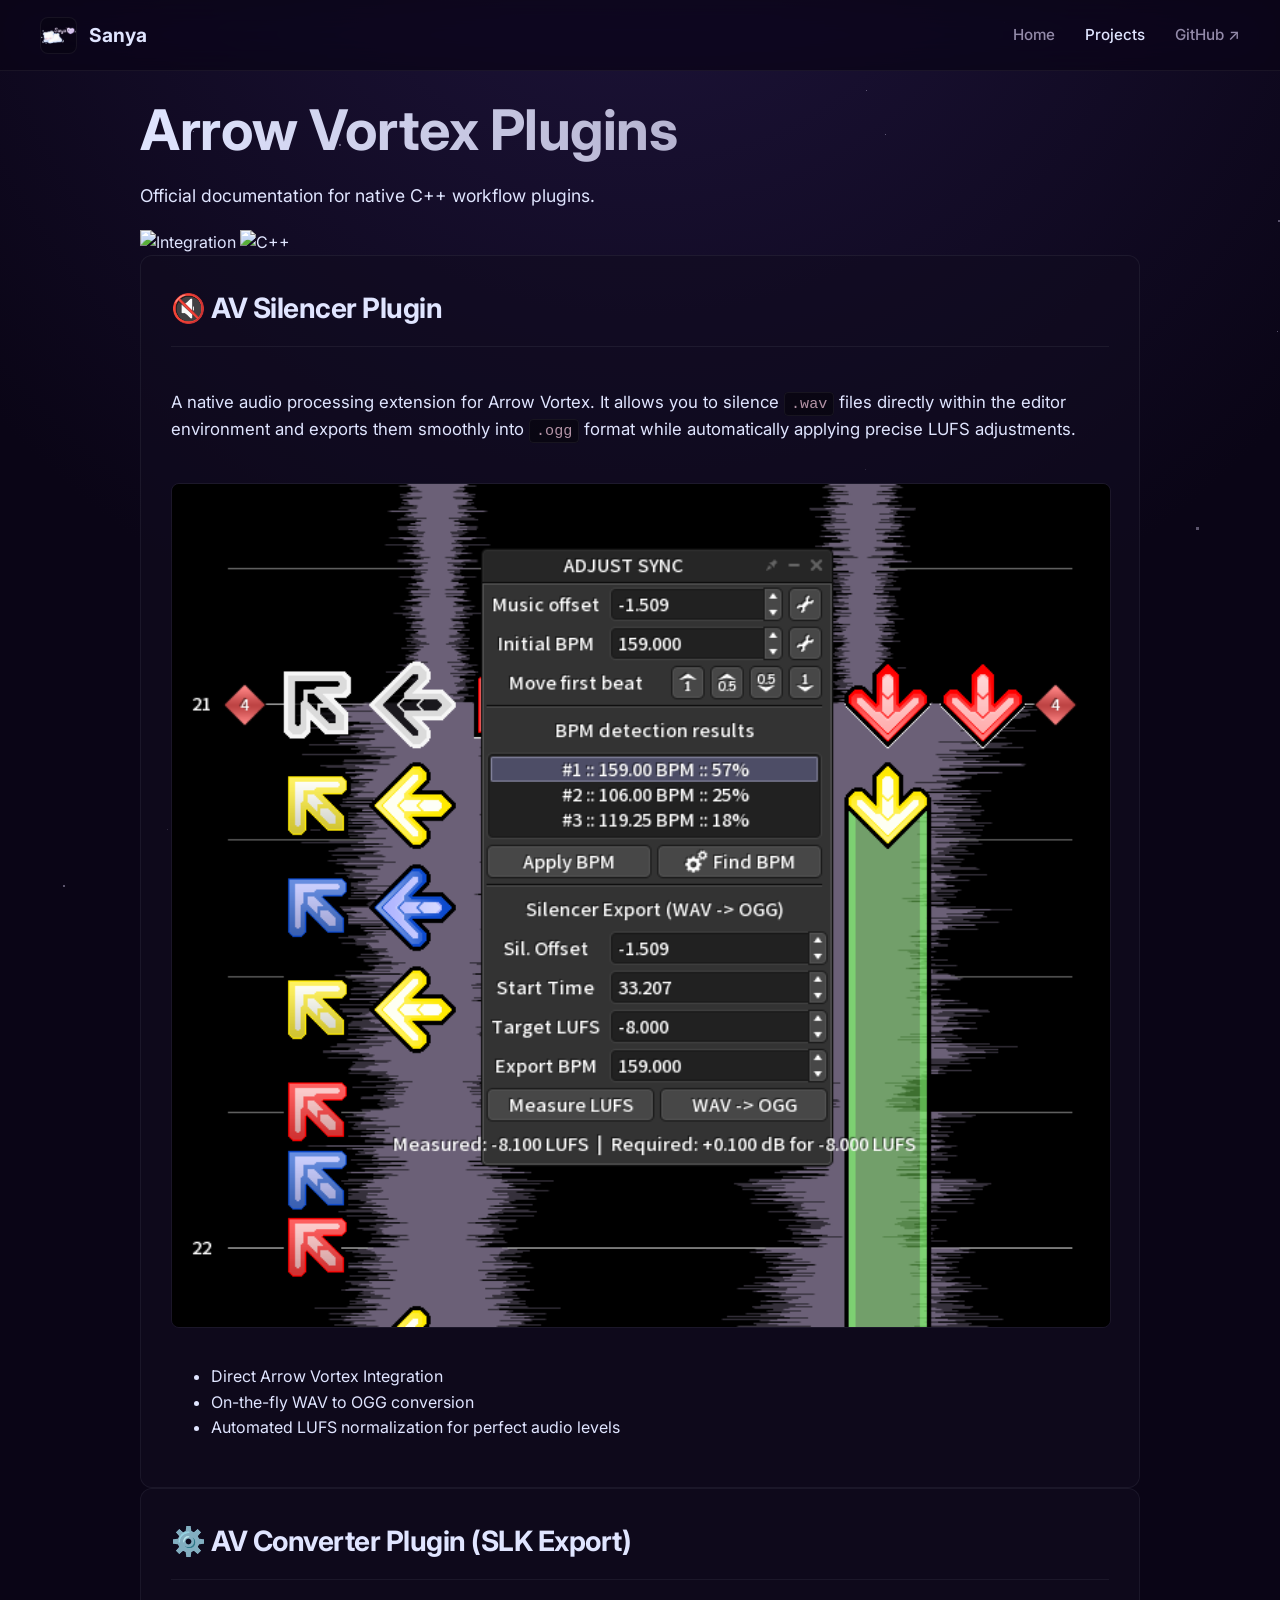
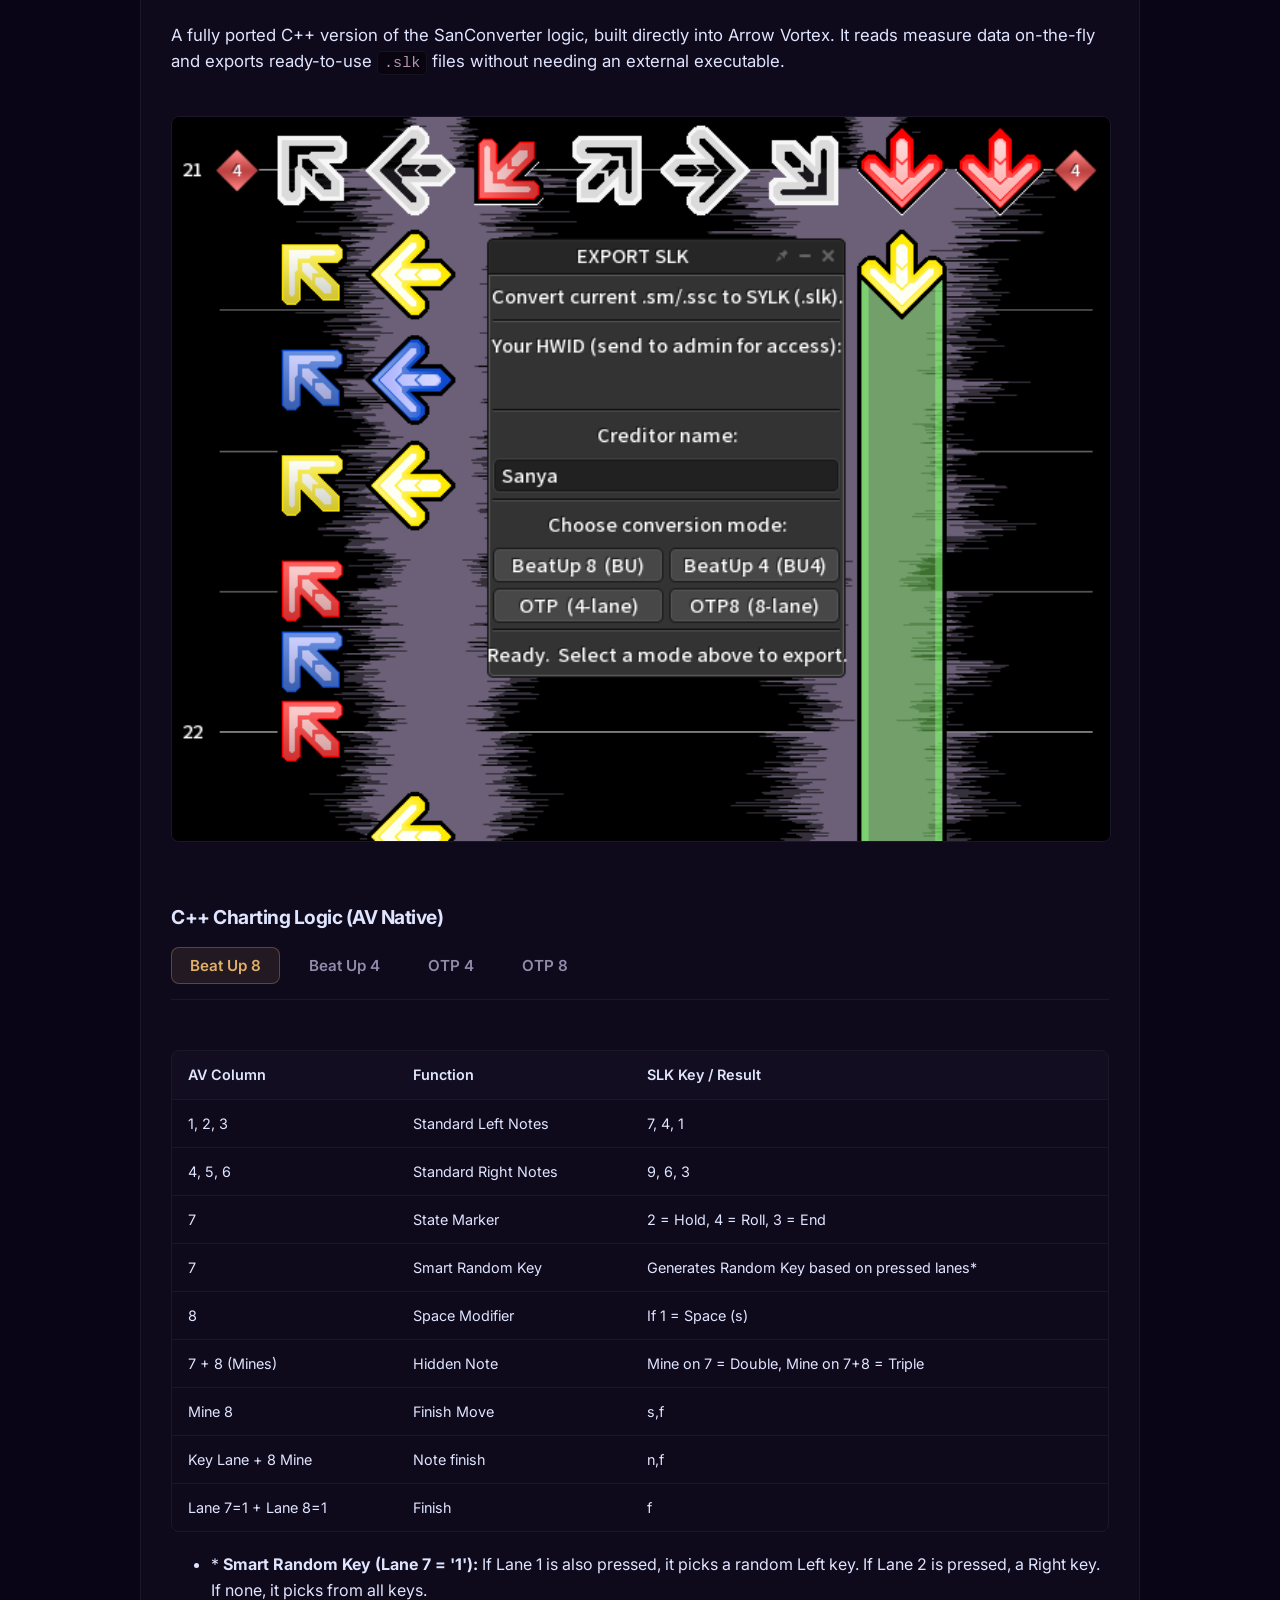
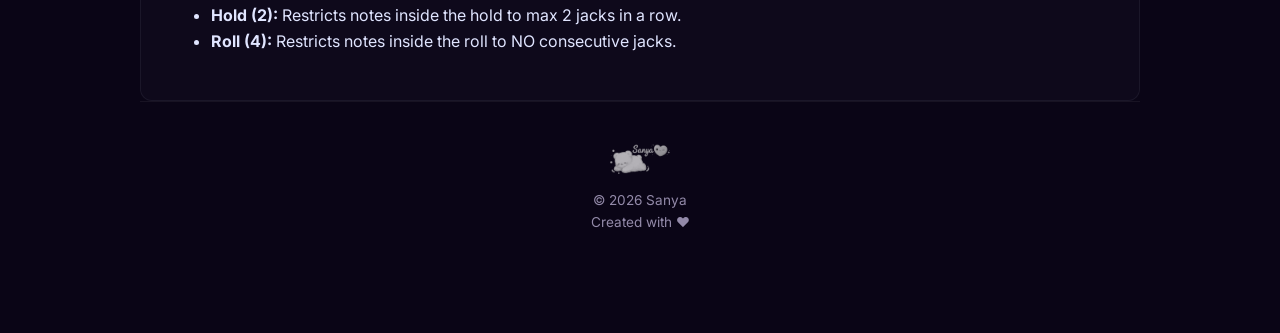
==== arrowvortex.html @ c922a424 "Add files via upload" ====
<!DOCTYPE html>
<html lang="de">
<head>
    <meta charset="UTF-8">
    <meta name="viewport" content="width=device-width, initial-scale=1.0">
    <title>Arrow Vortex Plugins | Docs</title>
    
    <link rel="icon" type="image/png" href="./assets/bears_hand.png">
    <link rel="preconnect" href="https://fonts.googleapis.com">
    <link href="https://fonts.googleapis.com/css2?family=Inter:wght@300;400;600;800&display=swap" rel="stylesheet">
    
    <link rel="stylesheet" href="style.css">
</head>
<body>

    <div class="bg-animation">
        <div id="stars1"></div>
        <div id="stars2"></div>
        <div id="stars3"></div>
    </div>

    <nav class="navbar">
        <a href="index.html" class="nav-brand">
            <img src="./assets/logo.png" alt="Sanya Logo" onerror="this.style.display='none'">
            Sanya
        </a>
        <div class="nav-links">
            <a href="index.html">Home</a>
            <a href="tools.html" class="active">Projects</a>
            <a href="https://github.com/bishpop" target="_blank">GitHub ↗</a>
        </div>
    </nav>

    <div class="page-wrapper fade-in">
        <div class="container">
            
            <header class="hero">
                <h1>Arrow Vortex Plugins</h1>
                <p style="color: var(--text-muted); margin-top: 10px; font-size: 1.1rem;">Official documentation for native C++ workflow plugins.</p>
                
                <div class="badges">
                    <img src="https://img.shields.io/badge/integration-ArrowVortex-583f7e?style=flat-square" alt="Integration">
                    <img src="https://img.shields.io/badge/language-C++-1f153d?style=flat-square&logo=c%2B%2B" alt="C++">
                </div>
            </header>

            <section class="card">
                <h2>🔇 AV Silencer Plugin</h2>
                <p style="color: var(--text-muted);">
                    A native audio processing extension for Arrow Vortex. It allows you to silence <code>.wav</code> files directly within the editor environment and exports them smoothly into <code>.ogg</code> format while automatically applying precise LUFS adjustments.
                </p>
                <img src="./assets/silencer.png" alt="Silencer Plugin Interface" class="preview-img" onerror="this.style.display='none'">
                <ul class="note-list" style="color: var(--text-main);">
                    <li>Direct Arrow Vortex Integration</li>
                    <li>On-the-fly WAV to OGG conversion</li>
                    <li>Automated LUFS normalization for perfect audio levels</li>
                </ul>
            </section>

            <section class="card">
                <h2>⚙️ AV Converter Plugin (SLK Export)</h2>
                <p style="color: var(--text-muted);">
                    A fully ported C++ version of the SanConverter logic, built directly into Arrow Vortex. It reads measure data on-the-fly and exports ready-to-use <code>.slk</code> files without needing an external executable.
                </p>
                <img src="./assets/converter.png" alt="Converter Plugin Interface" class="preview-img" onerror="this.style.display='none'">
                
                <h3 style="border-left: none; padding-left: 0; margin-top: 40px;">C++ Charting Logic (AV Native)</h3>
                
                <div class="tab-controls">
                    <button class="tab-btn active" data-target="tab-bu8">Beat Up 8</button>
                    <button class="tab-btn" data-target="tab-bu4">Beat Up 4</button>
                    <button class="tab-btn" data-target="tab-otp4">OTP 4</button>
                    <button class="tab-btn" data-target="tab-otp8">OTP 8</button>
                </div>

                <div class="tab-content active" id="tab-bu8">
                    <div class="table-wrapper">
                        <table>
                            <thead>
                                <tr>
                                    <th>AV Column</th>
                                    <th>Function</th>
                                    <th>SLK Key / Result</th>
                                </tr>
                            </thead>
                            <tbody>
                                <tr><td>1, 2, 3</td><td>Standard Left Notes</td><td>7, 4, 1</td></tr>
                                <tr><td>4, 5, 6</td><td>Standard Right Notes</td><td>9, 6, 3</td></tr>
                                <tr><td>7</td><td>State Marker</td><td>2 = Hold, 4 = Roll, 3 = End</td></tr>
                                <tr><td>7</td><td>Smart Random Key</td><td>Generates Random Key based on pressed lanes*</td></tr>
                                <tr><td>8</td><td>Space Modifier</td><td>If 1 = Space (s)</td></tr>
                                <tr><td>7 + 8 (Mines)</td><td>Hidden Note</td><td>Mine on 7 = Double, Mine on 7+8 = Triple</td></tr>
                                <tr><td>Mine 8</td><td>Finish Move</td><td>s,f</td></tr>
                                <tr><td>Key Lane + 8 Mine</td><td>Note finish</td><td>n,f</td></tr>
                                <tr><td>Lane 7=1 + Lane 8=1</td><td> Finish</td><td>f</td></tr>
                            </tbody>
                        </table>
                    </div>
                    <ul class="note-list">
                        <li>* <b>Smart Random Key (Lane 7 = '1'):</b> If Lane 1 is also pressed, it picks a random Left key. If Lane 2 is pressed, a Right key. If none, it picks from all keys.</li>
                        <li><b>Hold (2):</b> Restricts notes inside the hold to max 2 jacks in a row.</li>
                        <li><b>Roll (4):</b> Restricts notes inside the roll to NO consecutive jacks.</li>
                    </ul>
                </div>

                <div class="tab-content" id="tab-bu4">
                    <div class="table-wrapper">
                        <table>
                            <thead>
                                <tr>
                                    <th>AV Column</th>
                                    <th>Function</th>
                                    <th>Result</th>
                                </tr>
                            </thead>
                            <tbody>
                                <tr><td>0 (Key 1)</td><td>Note Generator</td><td>Random Generated Note (n)</td></tr>
                                <tr><td>1 (Key 2)</td><td>Space Modifier</td><td>1 = Space (s) | M = Space+Finish (s,f)</td></tr>
                                <tr><td>2 (Key 3)</td><td>Left Modifier</td><td>2 = Hold Left | 4 = Roll Left | 3 = End</td></tr>
                                <tr><td>3 (Key 4)</td><td>Right Modifier</td><td>2 = Hold Right | 4 = Roll Right | 3 = End</td></tr>
                            </tbody>
                        </table>
                    </div>
                    <ul class="note-list">
                        <li>If both Left and Right modifiers are active simultaneously, the plugin generates alternating patterns or global no-repeat keys based on the hold/roll state.</li>
                    </ul>
                </div>

                <div class="tab-content" id="tab-otp4">
                    <div class="table-wrapper">
                        <table>
                            <thead>
                                <tr>
                                    <th>Arrow Vortex Key</th>
                                    <th>OTP .SLK Key</th>
                                    <th>Comment</th>
                                </tr>
                            </thead>
                            <tbody>
                                <tr><td>1</td><td>n</td><td>Note</td></tr>
                                <tr><td>2</td><td>c</td><td>Change</td></tr>
                                <tr><td>3</td><td>d</td><td>Dance</td></tr>
                                <tr><td>4</td><td>s</td><td>Space</td></tr>
                                <tr><td>1 + 2 + 3 + 4</td><td>r</td><td>Rotation</td></tr>
                            </tbody>
                        </table>
                    </div>
                </div>

                <div class="tab-content" id="tab-otp8">
                    <div class="table-wrapper">
                        <table>
                            <thead>
                                <tr>
                                    <th>Arrow Vortex Key</th>
                                    <th>OTP .SLK Key</th>
                                    <th>Comment</th>
                                </tr>
                            </thead>
                            <tbody>
                                <tr><td>1</td><td>n</td><td>Note</td></tr>
                                <tr><td>2</td><td>c</td><td>Change</td></tr>
                                <tr><td>3</td><td>s</td><td>Space</td></tr>
                                <tr><td>4</td><td>n</td><td>Note</td></tr>
                                <tr><td>5</td><td>c</td><td>Change</td></tr>
                                <tr><td>6</td><td>s</td><td>Space</td></tr>
                                <tr><td>7</td><td>d</td><td>Dance</td></tr>
                                <tr><td>8</td><td>r</td><td>Rotate</td></tr>
                            </tbody>
                        </table>
                    </div>
                </div>
            </section>

            <footer>
                <img src="./assets/logo.png" alt="Sanya Logo" width="60" style="opacity:0.7; filter: grayscale(100%); margin-bottom: 10px;" onerror="this.style.display='none'">
                <br>
                &copy; 2026 Sanya<br>
                Created with ❤️
            </footer>

        </div>
    </div>

    <script>
        document.addEventListener('DOMContentLoaded', () => {
            const tabBtns = document.querySelectorAll('.tab-btn');
            const tabContents = document.querySelectorAll('.tab-content');

            tabBtns.forEach(btn => {
                btn.addEventListener('click', () => {
                    tabBtns.forEach(b => b.classList.remove('active'));
                    tabContents.forEach(c => c.classList.remove('active'));

                    btn.classList.add('active');

                    const targetId = btn.getAttribute('data-target');
                    document.getElementById(targetId).classList.add('active');
                });
            });
        });
    </script>

</body>
</html>
---- style.css ----
/* ==========================================================================
   SANYA PORTFOLIO - PROFESSIONAL EDITION
   ========================================================================== */

:root {
    --ef-crust: #0a0516;
    --ef-base: #0a0516;
    --ef-mantle: #1f153d;
    --ef-text: #e0e5ff;
    --ef-subtext: #938aa9;
    --ef-accent: #e0af68;
    --ef-accent-light: #b493a6;
    --ef-red: #c5525d;
    --ef-green: #32a852;

    /* Glassmorphism Variables */
    --glass-bg: rgba(18, 12, 33, 0.6);
    --glass-border: rgba(255, 255, 255, 0.06);
    --glass-shadow: 0 4px 30px rgba(0, 0, 0, 0.5);
    
    --bg-main: var(--ef-base);
    --primary-gradient: linear-gradient(135deg, var(--ef-accent), var(--ef-accent-light));
}

/* --- BASE STYLES --- */
body {
    margin: 0;
    font-family: 'Inter', -apple-system, BlinkMacSystemFont, sans-serif;
    background-color: var(--bg-main);
    background-image: radial-gradient(circle at 50% -20%, var(--ef-mantle) 0%, var(--bg-main) 70%);
    background-attachment: fixed;
    color: var(--ef-text);
    line-height: 1.6;
    min-height: 100vh;
    -webkit-font-smoothing: antialiased;
}

/* --- TYPOGRAPHY --- */
h1, h2, h3 { margin-top: 0; font-weight: 700; letter-spacing: -0.5px; }
h1 {
    font-size: 3.5rem;
    line-height: 1.1;
    margin-bottom: 20px;
    background: linear-gradient(90deg, var(--ef-text), var(--ef-subtext));
    -webkit-background-clip: text;
    -webkit-text-fill-color: transparent;
}
h2 {
    font-size: 1.75rem;
    border-bottom: 1px solid var(--glass-border);
    padding-bottom: 15px;
    margin-bottom: 25px;
}
h3 { font-size: 1.2rem; color: var(--ef-text); margin-top: 30px; margin-bottom: 15px; }
p { color: var(--ef-subtext); margin-bottom: 20px; font-size: 1.05rem; }
a { text-decoration: none; color: var(--ef-accent); transition: color 0.2s ease; }
a:hover { color: var(--ef-accent-light); }

/* --- NAVIGATION (NEU: Sticky Header) --- */
.navbar {
    position: fixed; top: 0; left: 0; right: 0; height: 70px;
    background: rgba(10, 5, 22, 0.8);
    backdrop-filter: saturate(180%) blur(20px);
    -webkit-backdrop-filter: saturate(180%) blur(20px);
    border-bottom: 1px solid var(--glass-border);
    z-index: 100;
    display: flex; align-items: center; justify-content: space-between;
    padding: 0 40px;
}
/* --- VORHER --- */
/* .nav-brand { display: flex; align-items: center; gap: 12px; font-weight: 700; color: var(--ef-text); font-size: 1.2rem; } */

/* --- NACHHER --- */
.nav-brand { 
    display: flex; 
    align-items: center; 
    gap: 12px; 
    font-weight: 700; 
    color: var(--ef-text); 
    font-size: 1.2rem; 
    text-decoration: none; /* Verhindert das Standard-Unterstreichen von Links */
    transition: opacity 0.2s ease, transform 0.2s ease;
}
.nav-brand:hover {
    opacity: 0.85; /* Wird ganz leicht transparent */
    transform: scale(1.02); /* Plopt minimal nach vorne */
}
.nav-brand img { 
    width: 35px; 
    height: 35px; 
    border-radius: 8px; 
    border: 1px solid var(--glass-border); 
    object-fit: contain; /* Sorgt dafür, dass das Bild seine Proportionen behält */
    background: rgba(0,0,0,0.2); /* Falls das Bild transparent ist, gibt das einen schönen Kontrast */
}
.nav-links { display: flex; gap: 30px; }
.nav-links a { color: var(--ef-subtext); font-size: 0.95rem; font-weight: 500; }
.nav-links a:hover, .nav-links a.active { color: var(--ef-text); }

/* --- LAYOUT CONTAINERS --- */
.page-wrapper { padding-top: 100px; padding-bottom: 60px; min-height: calc(100vh - 160px); }
.container { max-width: 1000px; margin: 0 auto; padding: 0 20px; }
.container-narrow { max-width: 800px; margin: 0 auto; padding: 0 20px; }

/* --- BUTTONS --- */
.btn {
    display: inline-flex; align-items: center; justify-content: center;
    padding: 12px 24px; border-radius: 8px; font-weight: 600; font-size: 0.95rem;
    transition: all 0.2s ease; cursor: pointer; border: 1px solid transparent;
}
.btn-primary {
    background: var(--ef-text); color: var(--ef-crust);
}
.btn-primary:hover { background: var(--ef-subtext); color: var(--ef-crust); transform: translateY(-1px); }

.btn-secondary {
    background: var(--glass-bg); color: var(--ef-text); border-color: var(--glass-border);
}
.btn-secondary:hover { background: rgba(255,255,255,0.05); border-color: rgba(255,255,255,0.2); }

/* --- GLASS PANELS (Für Content & Cards) --- */
.panel {
    background: var(--glass-bg);
    border: 1px solid var(--glass-border);
    border-radius: 12px;
    padding: 40px;
    margin-bottom: 30px;
}

/* --- HERO SECTION (index.html) --- */
.hero-section {
    display: flex; align-items: center; justify-content: space-between;
    min-height: 60vh; gap: 50px;
}
.hero-content { flex: 1; }
.hero-content .accent-text { color: var(--ef-accent); font-weight: 600; font-size: 1rem; text-transform: uppercase; letter-spacing: 1px; margin-bottom: 15px; display: block; }
.hero-actions { display: flex; gap: 15px; margin-top: 30px; }

.hero-visual { flex: 1; display: flex; justify-content: flex-end; }
.hero-visual img { 
    width: 300px; 
    height: 300px; 
    border-radius: 50%; 
    border: 1px solid var(--glass-border); 
    box-shadow: var(--glass-shadow); 
    padding: 10px; 
    background: rgba(0,0,0,0.2);
    object-fit: contain; /* Zwingt das Bild in die Box, ohne es zu verzerren */
}

/* --- GRID SYSTEM (tools.html) --- */
.grid { display: grid; grid-template-columns: repeat(auto-fill, minmax(300px, 1fr)); gap: 25px; }
.card {
    background: var(--glass-bg); border: 1px solid var(--glass-border);
    border-radius: 12px; padding: 30px; display: flex; flex-direction: column;
    transition: all 0.2s ease; position: relative;
}
.card:hover { border-color: rgba(255,255,255,0.15); background: rgba(30, 20, 50, 0.6); }
.card-header { display: flex; justify-content: space-between; align-items: flex-start; margin-bottom: 15px; }
.card-title { font-size: 1.3rem; margin: 0; color: var(--ef-text); }
.card-desc { font-size: 0.95rem; color: var(--ef-subtext); margin-bottom: 25px; flex-grow: 1; }

/* Badges */
.badge { font-size: 0.75rem; padding: 4px 10px; border-radius: 6px; font-weight: 600; }
.badge.active { background: rgba(50, 168, 82, 0.1); color: var(--ef-green); border: 1px solid rgba(50, 168, 82, 0.2); }
.badge.version { background: rgba(224, 175, 104, 0.1); color: var(--ef-accent); border: 1px solid rgba(224, 175, 104, 0.2); }

/* --- DOCS/TABLES (sanconverter.html) --- */
.doc-header { margin-bottom: 50px; }
.doc-header h1 { font-size: 2.8rem; margin-bottom: 15px; }
.doc-meta { display: flex; gap: 20px; align-items: center; border-top: 1px solid var(--glass-border); border-bottom: 1px solid var(--glass-border); padding: 15px 0; margin-bottom: 40px; }

.table-wrapper { overflow-x: auto; border-radius: 8px; border: 1px solid var(--glass-border); margin: 20px 0; }
table { width: 100%; border-collapse: collapse; font-size: 0.9rem; }
th, td { padding: 12px 16px; text-align: left; border-bottom: 1px solid var(--glass-border); }
th { color: var(--ef-text); font-weight: 600; background: rgba(255,255,255,0.02); }
tr:last-child td { border-bottom: none; }

code { background: rgba(0,0,0,0.4); padding: 2px 6px; border-radius: 4px; font-family: monospace; font-size: 0.9em; color: var(--ef-accent-light); border: 1px solid var(--glass-border); }
.preview-img { width: 100%; border-radius: 8px; border: 1px solid var(--glass-border); margin: 20px 0; }
ul.clean-list { padding-left: 20px; color: var(--ef-subtext); }
ul.clean-list li { margin-bottom: 8px; }

/* --- FOOTER --- */
footer { text-align: center; padding: 40px 0; color: var(--ef-subtext); font-size: 0.85rem; border-top: 1px solid var(--glass-border); }

/* --- ANIMATION (Subtil beim Seitenaufruf) --- */
.fade-in { animation: simpleFade 0.6s ease forwards; opacity: 0; }
@keyframes simpleFade { from { opacity: 0; transform: translateY(10px); } to { opacity: 1; transform: translateY(0); } }
/* --- TABS SYSTEM (Für die Dokumentation) --- */
.tab-controls {
    display: flex; 
    gap: 10px; 
    margin-bottom: 30px; 
    flex-wrap: wrap;
    border-bottom: 1px solid var(--glass-border); 
    padding-bottom: 15px;
}
.tab-btn {
    background: transparent; 
    color: var(--ef-subtext); 
    border: 1px solid transparent;
    padding: 8px 18px; 
    border-radius: 8px; 
    font-weight: 600; 
    cursor: pointer; 
    transition: all 0.2s ease;
    font-family: inherit;
    font-size: 0.95rem;
}
.tab-btn:hover { 
    color: var(--ef-text); 
    background: rgba(255,255,255,0.05); 
}
.tab-btn.active {
    color: var(--ef-accent); 
    background: rgba(224, 175, 104, 0.1);
    border-color: rgba(224, 175, 104, 0.3);
}
.tab-content { 
    display: none; 
    animation: simpleFade 0.4s ease forwards; 
}
.tab-content.active { 
    display: block; 
}
/* --- AESTHETIC GLOW BUTTON (Für die Startseite) --- */
.btn-glow {
    background: var(--primary-gradient);
    color: var(--ef-crust);
    padding: 16px 40px;
    font-size: 1.15rem;
    font-weight: 700;
    border-radius: 50px; /* Macht den Button komplett rund/pillenförmig */
    box-shadow: var(--glow);
    border: 1px solid rgba(255, 255, 255, 0.2);
    transition: all 0.3s ease;
    display: inline-flex;
    align-items: center;
    justify-content: center;
}
.btn-glow:hover {
    transform: translateY(-4px) scale(1.02);
    box-shadow: 0 0 50px rgba(224, 175, 104, 0.45);
    color: var(--ef-crust);
}
/* --- PERFORMANCE OPTIMIZED BACKGROUND ANIMATION --- */
.bg-animation {
    position: fixed; 
    top: 0; left: 0; 
    width: 100%; height: 100%;
    z-index: 0; 
    overflow: hidden; 
    opacity: 0.6; 
    pointer-events: none;
    /* Hardwarebeschleunigung für den Hintergrund */
    transform: translateZ(0);
    will-change: transform;
}

@keyframes animStar { 
    from { transform: translateY(0px); } 
    to { transform: translateY(-2000px); } 
}

/* WICHTIG: will-change bei allen Sternen hinzufügen */
#stars1, #stars2, #stars3 {
    will-change: transform;
    transform: translateZ(0);
}

#stars1 { width: 1px; height: 1px; background: transparent; box-shadow: 1744px 322px var(--ef-subtext), 1353px 908px var(--ef-subtext), 953px 1516px var(--ef-subtext), 1657px 1394px var(--ef-subtext), 167px 829px var(--ef-subtext), 196px 1118px var(--ef-subtext), 1703px 1472px var(--ef-subtext), 553px 1368px var(--ef-subtext), 1203px 1038px var(--ef-subtext), 567px 1205px var(--ef-subtext), 1506px 40px var(--ef-subtext), 1369px 1171px var(--ef-subtext), 1344px 231px var(--ef-subtext), 313px 1596px var(--ef-subtext), 1277px 331px var(--ef-subtext), 527px 1422px var(--ef-subtext), 1337px 921px var(--ef-subtext), 1015px 1362px var(--ef-subtext), 81px 1357px var(--ef-subtext), 1494px 1504px var(--ef-subtext), 1405px 1748px var(--ef-subtext), 139px 1425px var(--ef-subtext), 341px 1285px var(--ef-subtext), 1468px 818px var(--ef-subtext), 866px 90px var(--ef-subtext), 1707px 1015px var(--ef-subtext), 1679px 1002px var(--ef-subtext), 246px 1785px var(--ef-subtext), 1904px 1212px var(--ef-subtext), 669px 1904px var(--ef-subtext), 1732px 1100px var(--ef-subtext), 189px 818px var(--ef-subtext), 1288px 1716px var(--ef-subtext), 193px 131px var(--ef-subtext), 794px 1475px var(--ef-subtext), 1817px 536px var(--ef-subtext), 1957px 834px var(--ef-subtext), 383px 1313px var(--ef-subtext), 417px 535px var(--ef-subtext), 1070px 671px var(--ef-subtext), 1351px 1152px var(--ef-subtext), 1219px 1606px var(--ef-subtext), 1654px 276px var(--ef-subtext), 1517px 1132px var(--ef-subtext), 865px 469px var(--ef-subtext), 554px 1631px var(--ef-subtext), 56px 1516px var(--ef-subtext), 1364px 1700px var(--ef-subtext), 431px 840px var(--ef-subtext), 392px 1735px var(--ef-subtext), 874px 1486px var(--ef-subtext), 944px 1513px var(--ef-subtext), 1195px 1240px var(--ef-subtext), 496px 826px var(--ef-subtext), 1004px 22px var(--ef-subtext), 885px 134px var(--ef-subtext), 1506px 592px var(--ef-subtext), 1529px 1838px var(--ef-subtext), 869px 1149px var(--ef-subtext), 870px 717px var(--ef-subtext); animation: animStar 100s linear infinite; }
#stars1::after { content: " "; position: absolute; top: 2000px; width: 1px; height: 1px; background: transparent; box-shadow: inherit; }

#stars2 { width: 2px; height: 2px; background: transparent; box-shadow: 1758px 1627px var(--ef-subtext), 1643px 1188px var(--ef-subtext), 657px 1733px var(--ef-subtext), 358px 1002px var(--ef-subtext), 683px 1112px var(--ef-subtext), 1808px 837px var(--ef-subtext), 1303px 879px var(--ef-subtext), 925px 1856px var(--ef-subtext), 1142px 1545px var(--ef-subtext), 148px 992px var(--ef-subtext), 63px 884px var(--ef-subtext), 1791px 1127px var(--ef-subtext), 200px 1773px var(--ef-subtext), 1434px 539px var(--ef-subtext), 1207px 987px var(--ef-subtext), 46px 1183px var(--ef-subtext), 810px 627px var(--ef-subtext), 1623px 1599px var(--ef-subtext), 1278px 219px var(--ef-subtext), 891px 1494px var(--ef-subtext), 1939px 1598px var(--ef-subtext), 1931px 370px var(--ef-subtext), 339px 143px var(--ef-subtext), 1039px 727px var(--ef-subtext), 1337px 49px var(--ef-subtext); animation: animStar 75s linear infinite; }
#stars2::after { content: " "; position: absolute; top: 2000px; width: 2px; height: 2px; background: transparent; box-shadow: inherit; }

#stars3 { width: 3px; height: 3px; background: transparent; box-shadow: 1943px 663px var(--ef-subtext), 1987px 940px var(--ef-subtext), 1781px 1065px var(--ef-subtext), 1837px 1471px var(--ef-subtext), 1457px 1419px var(--ef-subtext), 1196px 524px var(--ef-subtext), 1654px 511px var(--ef-subtext); animation: animStar 50s linear infinite; }
#stars3::after { content: " "; position: absolute; top: 2000px; width: 3px; height: 3px; background: transparent; box-shadow: inherit; }
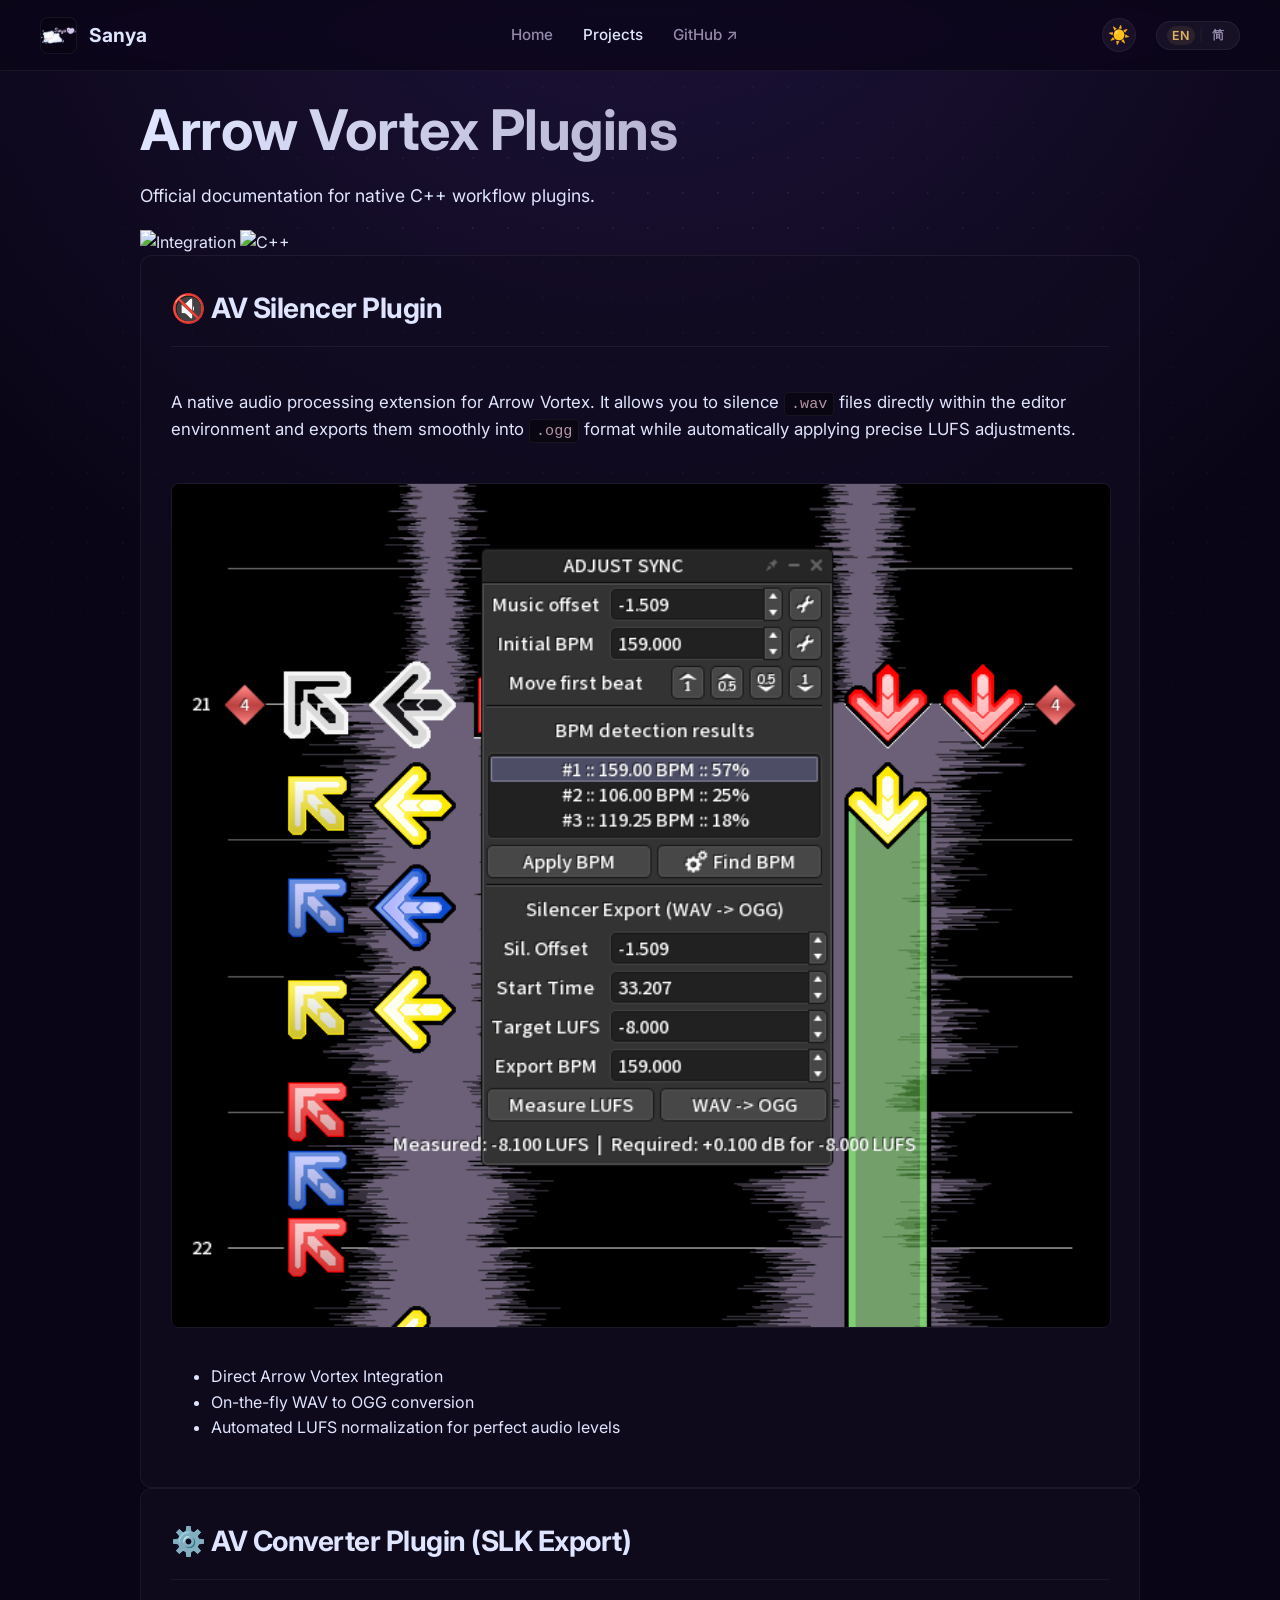
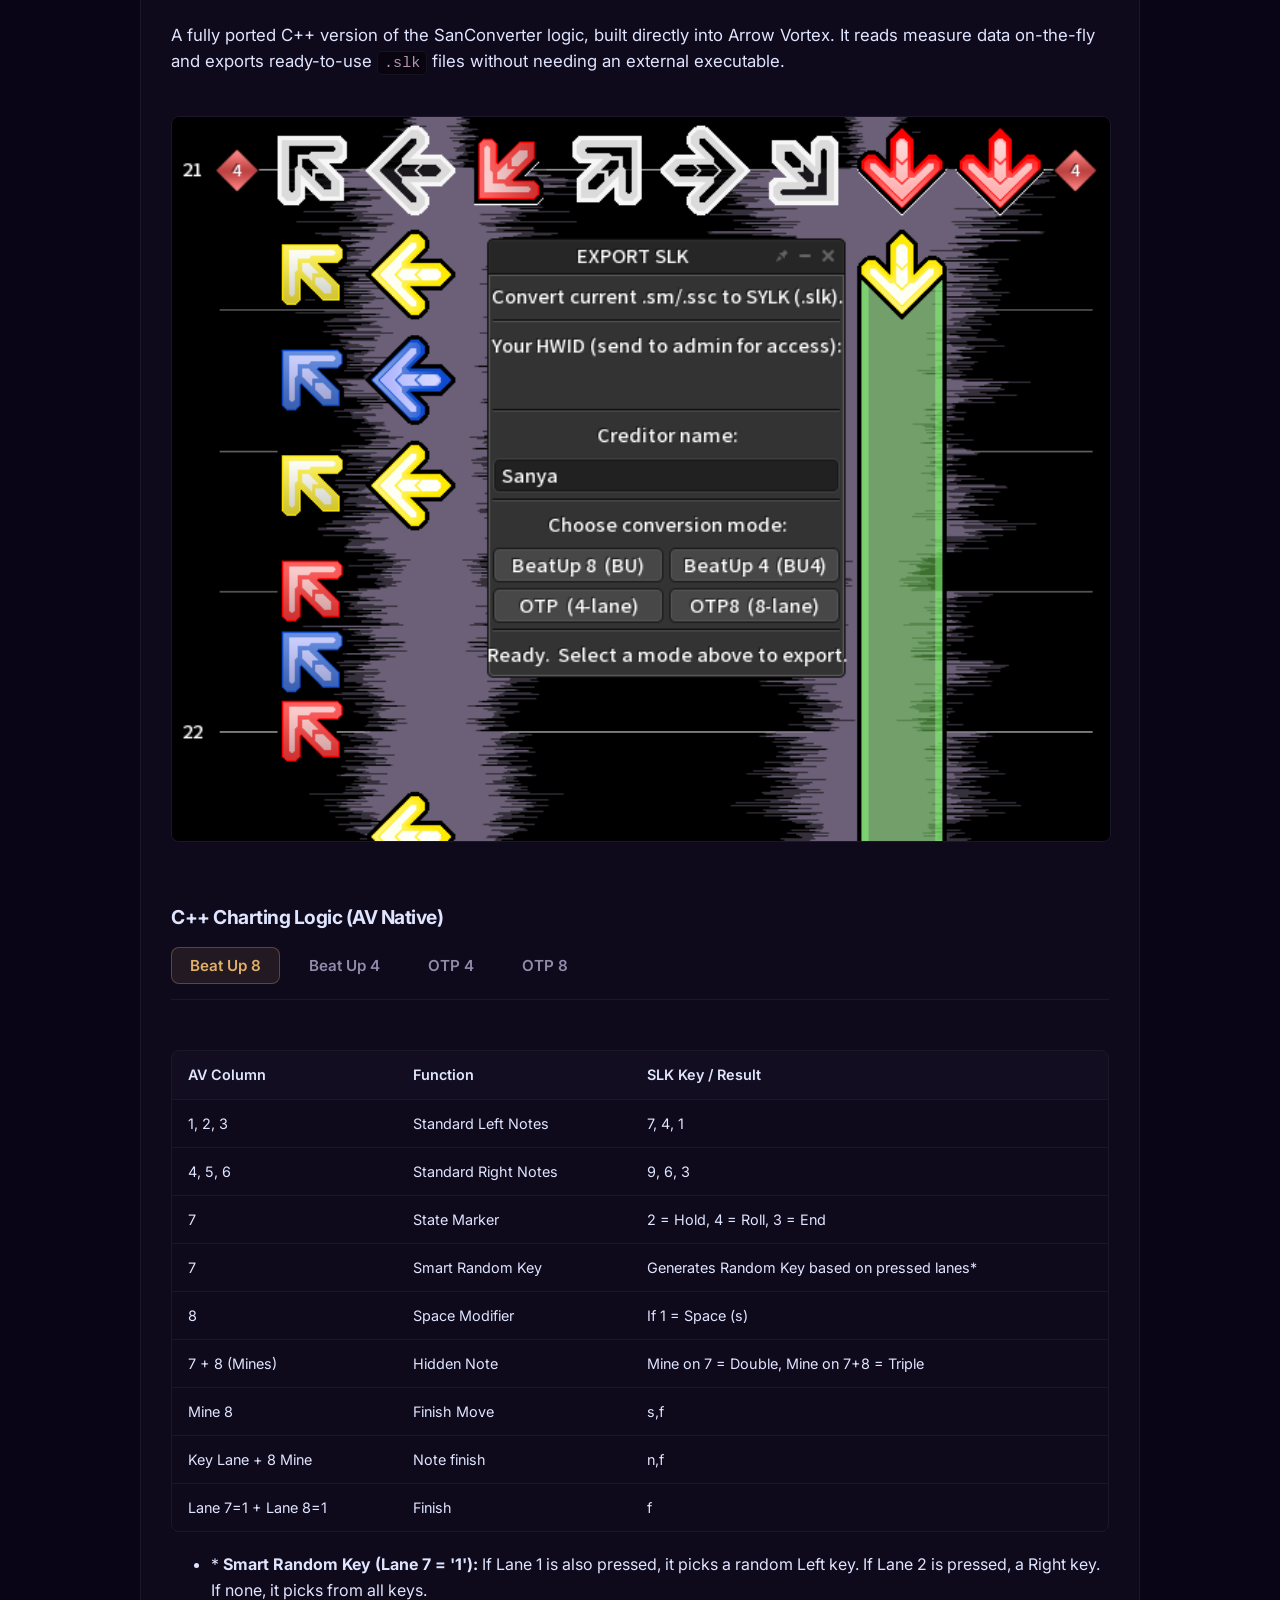
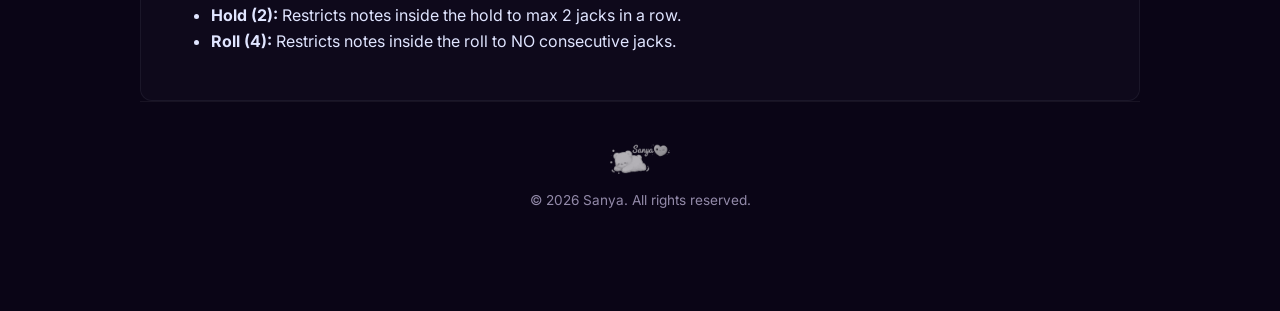
==== commit 57950cef: "Add files via upload" ====
--- a/arrowvortex.html
+++ b/arrowvortex.html
@@ -1,205 +1,214 @@
-<!DOCTYPE html>
-<html lang="de">
-<head>
-    <meta charset="UTF-8">
-    <meta name="viewport" content="width=device-width, initial-scale=1.0">
-    <title>Arrow Vortex Plugins | Docs</title>
-    
-    <link rel="icon" type="image/png" href="./assets/bears_hand.png">
-    <link rel="preconnect" href="https://fonts.googleapis.com">
-    <link href="https://fonts.googleapis.com/css2?family=Inter:wght@300;400;600;800&display=swap" rel="stylesheet">
-    
-    <link rel="stylesheet" href="style.css">
-</head>
-<body>
-
-    <div class="bg-animation">
-        <div id="stars1"></div>
-        <div id="stars2"></div>
-        <div id="stars3"></div>
-    </div>
-
-    <nav class="navbar">
-        <a href="index.html" class="nav-brand">
-            <img src="./assets/logo.png" alt="Sanya Logo" onerror="this.style.display='none'">
-            Sanya
-        </a>
-        <div class="nav-links">
-            <a href="index.html">Home</a>
-            <a href="tools.html" class="active">Projects</a>
-            <a href="https://github.com/bishpop" target="_blank">GitHub ↗</a>
-        </div>
-    </nav>
-
-    <div class="page-wrapper fade-in">
-        <div class="container">
-            
-            <header class="hero">
-                <h1>Arrow Vortex Plugins</h1>
-                <p style="color: var(--text-muted); margin-top: 10px; font-size: 1.1rem;">Official documentation for native C++ workflow plugins.</p>
-                
-                <div class="badges">
-                    <img src="https://img.shields.io/badge/integration-ArrowVortex-583f7e?style=flat-square" alt="Integration">
-                    <img src="https://img.shields.io/badge/language-C++-1f153d?style=flat-square&logo=c%2B%2B" alt="C++">
-                </div>
-            </header>
-
-            <section class="card">
-                <h2>🔇 AV Silencer Plugin</h2>
-                <p style="color: var(--text-muted);">
-                    A native audio processing extension for Arrow Vortex. It allows you to silence <code>.wav</code> files directly within the editor environment and exports them smoothly into <code>.ogg</code> format while automatically applying precise LUFS adjustments.
-                </p>
-                <img src="./assets/silencer.png" alt="Silencer Plugin Interface" class="preview-img" onerror="this.style.display='none'">
-                <ul class="note-list" style="color: var(--text-main);">
-                    <li>Direct Arrow Vortex Integration</li>
-                    <li>On-the-fly WAV to OGG conversion</li>
-                    <li>Automated LUFS normalization for perfect audio levels</li>
-                </ul>
-            </section>
-
-            <section class="card">
-                <h2>⚙️ AV Converter Plugin (SLK Export)</h2>
-                <p style="color: var(--text-muted);">
-                    A fully ported C++ version of the SanConverter logic, built directly into Arrow Vortex. It reads measure data on-the-fly and exports ready-to-use <code>.slk</code> files without needing an external executable.
-                </p>
-                <img src="./assets/converter.png" alt="Converter Plugin Interface" class="preview-img" onerror="this.style.display='none'">
-                
-                <h3 style="border-left: none; padding-left: 0; margin-top: 40px;">C++ Charting Logic (AV Native)</h3>
-                
-                <div class="tab-controls">
-                    <button class="tab-btn active" data-target="tab-bu8">Beat Up 8</button>
-                    <button class="tab-btn" data-target="tab-bu4">Beat Up 4</button>
-                    <button class="tab-btn" data-target="tab-otp4">OTP 4</button>
-                    <button class="tab-btn" data-target="tab-otp8">OTP 8</button>
-                </div>
-
-                <div class="tab-content active" id="tab-bu8">
-                    <div class="table-wrapper">
-                        <table>
-                            <thead>
-                                <tr>
-                                    <th>AV Column</th>
-                                    <th>Function</th>
-                                    <th>SLK Key / Result</th>
-                                </tr>
-                            </thead>
-                            <tbody>
-                                <tr><td>1, 2, 3</td><td>Standard Left Notes</td><td>7, 4, 1</td></tr>
-                                <tr><td>4, 5, 6</td><td>Standard Right Notes</td><td>9, 6, 3</td></tr>
-                                <tr><td>7</td><td>State Marker</td><td>2 = Hold, 4 = Roll, 3 = End</td></tr>
-                                <tr><td>7</td><td>Smart Random Key</td><td>Generates Random Key based on pressed lanes*</td></tr>
-                                <tr><td>8</td><td>Space Modifier</td><td>If 1 = Space (s)</td></tr>
-                                <tr><td>7 + 8 (Mines)</td><td>Hidden Note</td><td>Mine on 7 = Double, Mine on 7+8 = Triple</td></tr>
-                                <tr><td>Mine 8</td><td>Finish Move</td><td>s,f</td></tr>
-                                <tr><td>Key Lane + 8 Mine</td><td>Note finish</td><td>n,f</td></tr>
-                                <tr><td>Lane 7=1 + Lane 8=1</td><td> Finish</td><td>f</td></tr>
-                            </tbody>
-                        </table>
-                    </div>
-                    <ul class="note-list">
-                        <li>* <b>Smart Random Key (Lane 7 = '1'):</b> If Lane 1 is also pressed, it picks a random Left key. If Lane 2 is pressed, a Right key. If none, it picks from all keys.</li>
-                        <li><b>Hold (2):</b> Restricts notes inside the hold to max 2 jacks in a row.</li>
-                        <li><b>Roll (4):</b> Restricts notes inside the roll to NO consecutive jacks.</li>
-                    </ul>
-                </div>
-
-                <div class="tab-content" id="tab-bu4">
-                    <div class="table-wrapper">
-                        <table>
-                            <thead>
-                                <tr>
-                                    <th>AV Column</th>
-                                    <th>Function</th>
-                                    <th>Result</th>
-                                </tr>
-                            </thead>
-                            <tbody>
-                                <tr><td>0 (Key 1)</td><td>Note Generator</td><td>Random Generated Note (n)</td></tr>
-                                <tr><td>1 (Key 2)</td><td>Space Modifier</td><td>1 = Space (s) | M = Space+Finish (s,f)</td></tr>
-                                <tr><td>2 (Key 3)</td><td>Left Modifier</td><td>2 = Hold Left | 4 = Roll Left | 3 = End</td></tr>
-                                <tr><td>3 (Key 4)</td><td>Right Modifier</td><td>2 = Hold Right | 4 = Roll Right | 3 = End</td></tr>
-                            </tbody>
-                        </table>
-                    </div>
-                    <ul class="note-list">
-                        <li>If both Left and Right modifiers are active simultaneously, the plugin generates alternating patterns or global no-repeat keys based on the hold/roll state.</li>
-                    </ul>
-                </div>
-
-                <div class="tab-content" id="tab-otp4">
-                    <div class="table-wrapper">
-                        <table>
-                            <thead>
-                                <tr>
-                                    <th>Arrow Vortex Key</th>
-                                    <th>OTP .SLK Key</th>
-                                    <th>Comment</th>
-                                </tr>
-                            </thead>
-                            <tbody>
-                                <tr><td>1</td><td>n</td><td>Note</td></tr>
-                                <tr><td>2</td><td>c</td><td>Change</td></tr>
-                                <tr><td>3</td><td>d</td><td>Dance</td></tr>
-                                <tr><td>4</td><td>s</td><td>Space</td></tr>
-                                <tr><td>1 + 2 + 3 + 4</td><td>r</td><td>Rotation</td></tr>
-                            </tbody>
-                        </table>
-                    </div>
-                </div>
-
-                <div class="tab-content" id="tab-otp8">
-                    <div class="table-wrapper">
-                        <table>
-                            <thead>
-                                <tr>
-                                    <th>Arrow Vortex Key</th>
-                                    <th>OTP .SLK Key</th>
-                                    <th>Comment</th>
-                                </tr>
-                            </thead>
-                            <tbody>
-                                <tr><td>1</td><td>n</td><td>Note</td></tr>
-                                <tr><td>2</td><td>c</td><td>Change</td></tr>
-                                <tr><td>3</td><td>s</td><td>Space</td></tr>
-                                <tr><td>4</td><td>n</td><td>Note</td></tr>
-                                <tr><td>5</td><td>c</td><td>Change</td></tr>
-                                <tr><td>6</td><td>s</td><td>Space</td></tr>
-                                <tr><td>7</td><td>d</td><td>Dance</td></tr>
-                                <tr><td>8</td><td>r</td><td>Rotate</td></tr>
-                            </tbody>
-                        </table>
-                    </div>
-                </div>
-            </section>
-
-            <footer>
-                <img src="./assets/logo.png" alt="Sanya Logo" width="60" style="opacity:0.7; filter: grayscale(100%); margin-bottom: 10px;" onerror="this.style.display='none'">
-                <br>
-                &copy; 2026 Sanya<br>
-                Created with ❤️
-            </footer>
-
-        </div>
-    </div>
-
-    <script>
-        document.addEventListener('DOMContentLoaded', () => {
-            const tabBtns = document.querySelectorAll('.tab-btn');
-            const tabContents = document.querySelectorAll('.tab-content');
-
-            tabBtns.forEach(btn => {
-                btn.addEventListener('click', () => {
-                    tabBtns.forEach(b => b.classList.remove('active'));
-                    tabContents.forEach(c => c.classList.remove('active'));
-
-                    btn.classList.add('active');
-
-                    const targetId = btn.getAttribute('data-target');
-                    document.getElementById(targetId).classList.add('active');
-                });
-            });
-        });
-    </script>
-
-</body>
+<!DOCTYPE html>
+<html lang="de">
+<head>
+    <meta charset="UTF-8">
+    <meta name="viewport" content="width=device-width, initial-scale=1.0">
+    <title>Arrow Vortex Plugins | Docs</title>
+    
+    <link rel="icon" type="image/png" href="./assets/bears_hand.png">
+    <link rel="preconnect" href="https://fonts.googleapis.com">
+    <link href="https://fonts.googleapis.com/css2?family=Inter:wght@300;400;600;800&display=swap" rel="stylesheet">
+    <link rel="stylesheet" href="style.css">
+</head>
+<body>
+
+    <div class="bg-animation">
+        <div id="stars1"></div>
+        <div id="stars2"></div>
+        <div id="stars3"></div>
+    </div>
+
+    <nav class="navbar">
+        <a href="index.html" class="nav-brand">
+            <img src="./assets/logo.png" alt="Sanya Logo" onerror="this.style.display='none'">
+            Sanya
+        </a>
+
+        <div class="nav-center">
+            <a href="index.html" data-i18n="nav.home">Home</a>
+            <a href="tools.html" class="active" data-i18n="nav.projects">Projects</a>
+            <a href="https://github.com/bishpop" target="_blank">GitHub ↗</a>
+        </div>
+
+        <div class="controls-wrapper">
+            <button id="themeToggle" class="theme-toggle" title="Toggle Theme">☀️</button>
+            <div class="lang-switcher">
+                <button class="lang-btn active" data-lang="en">EN</button>
+                <span class="lang-divider">|</span>
+                <button class="lang-btn" data-lang="zh">简</button>
+            </div>
+        </div>
+    </nav>
+
+    <div class="page-wrapper fade-in">
+        <div class="container">
+            
+            <header class="hero">
+                <h1>Arrow Vortex Plugins</h1>
+                <p style="color: var(--text-muted); margin-top: 10px; font-size: 1.1rem;" data-i18n="av.subtitle">Official documentation for native C++ workflow plugins.</p>
+                
+                <div class="badges">
+                    <img src="https://img.shields.io/badge/integration-ArrowVortex-583f7e?style=flat-square" alt="Integration">
+                    <img src="https://img.shields.io/badge/language-C++-1f153d?style=flat-square&logo=c%2B%2B" alt="C++">
+                </div>
+            </header>
+
+            <section class="card">
+                <h2 data-i18n="av.silencer.title">🔇 AV Silencer Plugin</h2>
+                <p style="color: var(--text-muted);" data-i18n="av.silencer.desc">
+                    A native audio processing extension for Arrow Vortex. It allows you to silence <code>.wav</code> files directly within the editor environment and exports them smoothly into <code>.ogg</code> format while automatically applying precise LUFS adjustments.
+                </p>
+                <img src="./assets/silencer.png" alt="Silencer Plugin Interface" class="preview-img" onerror="this.style.display='none'">
+                <ul class="note-list" style="color: var(--text-main);">
+                    <li data-i18n="av.silencer.li1">Direct Arrow Vortex Integration</li>
+                    <li data-i18n="av.silencer.li2">On-the-fly WAV to OGG conversion</li>
+                    <li data-i18n="av.silencer.li3">Automated LUFS normalization for perfect audio levels</li>
+                </ul>
+            </section>
+
+            <section class="card">
+                <h2 data-i18n="av.converter.title">⚙️ AV Converter Plugin (SLK Export)</h2>
+                <p style="color: var(--text-muted);" data-i18n="av.converter.desc">
+                    A fully ported C++ version of the SanConverter logic, built directly into Arrow Vortex. It reads measure data on-the-fly and exports ready-to-use <code>.slk</code> files without needing an external executable.
+                </p>
+                <img src="./assets/converter.png" alt="Converter Plugin Interface" class="preview-img" onerror="this.style.display='none'">
+                
+                <h3 style="border-left: none; padding-left: 0; margin-top: 40px;" data-i18n="av.cpp.title">C++ Charting Logic (AV Native)</h3>
+                
+                <div class="tab-controls">
+                    <button class="tab-btn active" data-target="tab-bu8" data-i18n="tab.bu8">Beat Up 8</button>
+                    <button class="tab-btn" data-target="tab-bu4" data-i18n="tab.bu4">Beat Up 4</button>
+                    <button class="tab-btn" data-target="tab-otp4" data-i18n="tab.otp4">OTP 4</button>
+                    <button class="tab-btn" data-target="tab-otp8" data-i18n="tab.otp8">OTP 8</button>
+                </div>
+
+                <div class="tab-content active" id="tab-bu8">
+                    <div class="table-wrapper">
+                        <table>
+                            <thead>
+                                <tr>
+                                    <th data-i18n="col.av_col">AV Column</th>
+                                    <th data-i18n="col.function">Function</th>
+                                    <th data-i18n="col.slk_res">SLK Key / Result</th>
+                                </tr>
+                            </thead>
+                            <tbody>
+                                <tr><td>1, 2, 3</td><td data-i18n="av.std_l">Standard Left Notes</td><td>7, 4, 1</td></tr>
+                                <tr><td>4, 5, 6</td><td data-i18n="av.std_r">Standard Right Notes</td><td>9, 6, 3</td></tr>
+                                <tr><td>7</td><td data-i18n="av.state_marker">State Marker</td><td data-i18n="av.state_res">2 = Hold, 4 = Roll, 3 = End</td></tr>
+                                <tr><td>7</td><td data-i18n="av.smart_rand">Smart Random Key</td><td data-i18n="av.smart_res">Generates Random Key based on pressed lanes*</td></tr>
+                                <tr><td>8</td><td data-i18n="av.space_mod">Space Modifier</td><td data-i18n="av.space_res">If 1 = Space (s)</td></tr>
+                                <tr><td>7 + 8 (Mines)</td><td data-i18n="av.hidden_note">Hidden Note</td><td data-i18n="av.hidden_res">Mine on 7 = Double, Mine on 7+8 = Triple</td></tr>
+                                <tr><td>Mine 8</td><td data-i18n="bu8.fm">Finish Move</td><td data-i18n="av.s_f">s,f</td></tr>
+                                <tr><td>Key Lane + 8 Mine</td><td data-i18n="av.note_fin">Note finish</td><td data-i18n="av.n_f">n,f</td></tr>
+                                <tr><td>Lane 7=1 + Lane 8=1</td><td data-i18n="av.fin">Finish</td><td data-i18n="av.f">f</td></tr>
+                            </tbody>
+                        </table>
+                    </div>
+                    <ul class="note-list">
+                        <li data-i18n="av.bu8.note1">* <b>Smart Random Key (Lane 7 = '1'):</b> If Lane 1 is also pressed, it picks a random Left key. If Lane 2 is pressed, a Right key. If none, it picks from all keys.</li>
+                        <li data-i18n="av.bu8.note2"><b>Hold (2):</b> Restricts notes inside the hold to max 2 jacks in a row.</li>
+                        <li data-i18n="av.bu8.note3"><b>Roll (4):</b> Restricts notes inside the roll to NO consecutive jacks.</li>
+                    </ul>
+                </div>
+
+                <div class="tab-content" id="tab-bu4">
+                    <div class="table-wrapper">
+                        <table>
+                            <thead>
+                                <tr>
+                                    <th data-i18n="col.av_col">AV Column</th>
+                                    <th data-i18n="col.function">Function</th>
+                                    <th data-i18n="col.result">Result</th>
+                                </tr>
+                            </thead>
+                            <tbody>
+                                <tr><td>0 (Key 1)</td><td data-i18n="av.note_gen">Note Generator</td><td data-i18n="av.note_gen_res">Random Generated Note (n)</td></tr>
+                                <tr><td>1 (Key 2)</td><td data-i18n="av.space_mod2">Space Modifier</td><td data-i18n="av.space_mod2_res">1 = Space (s) | M = Space+Finish (s,f)</td></tr>
+                                <tr><td>2 (Key 3)</td><td data-i18n="av.left_mod">Left Modifier</td><td data-i18n="av.left_mod_res">2 = Hold Left | 4 = Roll Left | 3 = End</td></tr>
+                                <tr><td>3 (Key 4)</td><td data-i18n="av.right_mod">Right Modifier</td><td data-i18n="av.right_mod_res">2 = Hold Right | 4 = Roll Right | 3 = End</td></tr>
+                            </tbody>
+                        </table>
+                    </div>
+                    <ul class="note-list">
+                        <li data-i18n="av.bu4.note1">If both Left and Right modifiers are active simultaneously, the plugin generates alternating patterns or global no-repeat keys based on the hold/roll state.</li>
+                    </ul>
+                </div>
+
+                <div class="tab-content" id="tab-otp4">
+                    <div class="table-wrapper">
+                        <table>
+                            <thead>
+                                <tr>
+                                    <th data-i18n="col.av">Arrow Vortex Key</th>
+                                    <th data-i18n="col.otp">OTP .SLK Key</th>
+                                    <th data-i18n="col.comment">Comment</th>
+                                </tr>
+                            </thead>
+                            <tbody>
+                                <tr><td>1</td><td>n</td><td data-i18n="otp.note">Note</td></tr>
+                                <tr><td>2</td><td>c</td><td data-i18n="otp.change">Change</td></tr>
+                                <tr><td>3</td><td>d</td><td data-i18n="otp.dance">Dance</td></tr>
+                                <tr><td>4</td><td>s</td><td data-i18n="otp.space">Space</td></tr>
+                                <tr><td>1 + 2 + 3 + 4</td><td>r</td><td data-i18n="otp.rotation">Rotation</td></tr>
+                            </tbody>
+                        </table>
+                    </div>
+                </div>
+
+                <div class="tab-content" id="tab-otp8">
+                    <div class="table-wrapper">
+                        <table>
+                            <thead>
+                                <tr>
+                                    <th data-i18n="col.av">Arrow Vortex Key</th>
+                                    <th data-i18n="col.otp">OTP .SLK Key</th>
+                                    <th data-i18n="col.comment">Comment</th>
+                                </tr>
+                            </thead>
+                            <tbody>
+                                <tr><td>1</td><td>n</td><td data-i18n="otp.note">Note</td></tr>
+                                <tr><td>2</td><td>c</td><td data-i18n="otp.change">Change</td></tr>
+                                <tr><td>3</td><td>s</td><td data-i18n="otp.space">Space</td></tr>
+                                <tr><td>4</td><td>n</td><td data-i18n="otp.note">Note</td></tr>
+                                <tr><td>5</td><td>c</td><td data-i18n="otp.change">Change</td></tr>
+                                <tr><td>6</td><td>s</td><td data-i18n="otp.space">Space</td></tr>
+                                <tr><td>7</td><td>d</td><td data-i18n="otp.dance">Dance</td></tr>
+                                <tr><td>8</td><td>r</td><td data-i18n="otp.rotate">Rotate</td></tr>
+                            </tbody>
+                        </table>
+                    </div>
+                </div>
+            </section>
+
+            <footer>
+                <img src="./assets/logo.png" alt="Sanya Logo" width="60" style="opacity:0.7; filter: grayscale(100%); margin-bottom: 10px;" onerror="this.style.display='none'">
+                <br>
+                <span data-i18n="tools.footer">&copy; 2026 Sanya. All rights reserved.</span>
+            </footer>
+
+        </div>
+    </div>
+
+    <script src="i18n.js"></script>
+    <script>
+        document.addEventListener('DOMContentLoaded', () => {
+            const tabBtns = document.querySelectorAll('.tab-btn');
+            const tabContents = document.querySelectorAll('.tab-content');
+
+            tabBtns.forEach(btn => {
+                btn.addEventListener('click', () => {
+                    tabBtns.forEach(b => b.classList.remove('active'));
+                    tabContents.forEach(c => c.classList.remove('active'));
+
+                    btn.classList.add('active');
+
+                    const targetId = btn.getAttribute('data-target');
+                    document.getElementById(targetId).classList.add('active');
+                });
+            });
+        });
+    </script>
+
+</body>
 </html>
--- a/style.css
+++ b/style.css
@@ -276,4 +276,259 @@
 #stars2::after { content: " "; position: absolute; top: 2000px; width: 2px; height: 2px; background: transparent; box-shadow: inherit; }
 
 #stars3 { width: 3px; height: 3px; background: transparent; box-shadow: 1943px 663px var(--ef-subtext), 1987px 940px var(--ef-subtext), 1781px 1065px var(--ef-subtext), 1837px 1471px var(--ef-subtext), 1457px 1419px var(--ef-subtext), 1196px 524px var(--ef-subtext), 1654px 511px var(--ef-subtext); animation: animStar 50s linear infinite; }
-#stars3::after { content: " "; position: absolute; top: 2000px; width: 3px; height: 3px; background: transparent; box-shadow: inherit; }+#stars3::after { content: " "; position: absolute; top: 2000px; width: 3px; height: 3px; background: transparent; box-shadow: inherit; }
+/* ===== Language Switcher ===== */
+.lang-switcher {
+    display: flex;
+    align-items: center;
+    gap: 4px;
+    margin-left: 8px;
+    background: rgba(255,255,255,0.05);
+    border: 1px solid var(--glass-border);
+    border-radius: 20px;
+    padding: 3px 10px;
+}
+
+.lang-btn {
+    background: none;
+    border: none;
+    color: var(--ef-subtext);
+    font-family: inherit;
+    font-size: 0.78rem;
+    font-weight: 600;
+    letter-spacing: 0.5px;
+    cursor: pointer;
+    padding: 2px 5px;
+    border-radius: 12px;
+    transition: color 0.2s, background 0.2s;
+    text-transform: uppercase;
+}
+
+.lang-btn:hover {
+    color: var(--ef-text);
+}
+
+.lang-btn.active {
+    color: var(--ef-accent);
+    background: rgba(224, 175, 104, 0.1);
+}
+
+.lang-divider {
+    color: var(--glass-border);
+    font-size: 0.75rem;
+    user-select: none;
+}
+/* ==========================================================================
+   SANYA PORTFOLIO - PROFESSIONAL EDITION
+   ========================================================================== */
+
+:root {
+    --ef-crust: #0a0516;
+    --ef-base: #0a0516;
+    --ef-mantle: #1f153d;
+    --ef-text: #e0e5ff;
+    --ef-subtext: #938aa9;
+    --ef-accent: #e0af68;
+    --ef-accent-light: #b493a6;
+    --ef-red: #c5525d;
+    --ef-green: #32a852;
+
+    /* Glassmorphism Variables */
+    --glass-bg: rgba(18, 12, 33, 0.6);
+    --glass-border: rgba(255, 255, 255, 0.06);
+    --glass-shadow: 0 4px 30px rgba(0, 0, 0, 0.5);
+    
+    --bg-main: var(--ef-base);
+    --primary-gradient: linear-gradient(135deg, var(--ef-accent), var(--ef-accent-light));
+}
+
+/* ===== LIGHT THEME OVERRIDES ===== */
+[data-theme="light"] {
+    --ef-crust: #e4e5eb;
+    --ef-base: #f0f1f7;
+    --ef-mantle: #d9dae6;
+    --ef-text: #1a1525;
+    --ef-subtext: #5c5573;
+    --ef-accent: #c26a11; /* Dunkleres Gold für Lesbarkeit auf Weiß */
+    --ef-accent-light: #945271;
+    --ef-red: #d93848;
+    --ef-green: #258f40;
+
+    --glass-bg: rgba(255, 255, 255, 0.65);
+    --glass-border: rgba(0, 0, 0, 0.08);
+    --glass-shadow: 0 8px 30px rgba(0, 0, 0, 0.06);
+}
+
+/* Invertierung der Sterne für den Light Mode */
+[data-theme="light"] .bg-animation { filter: invert(0.85); opacity: 0.5; }
+[data-theme="light"] th { background: rgba(0,0,0,0.06); color: var(--ef-accent); }
+[data-theme="light"] tr:hover td { background: rgba(0,0,0,0.03); }
+[data-theme="light"] code { background: rgba(0,0,0,0.05); color: #c026d3; }
+
+/* --- BASE STYLES --- */
+body {
+    margin: 0;
+    font-family: 'Inter', -apple-system, BlinkMacSystemFont, sans-serif;
+    background-color: var(--bg-main);
+    background-image: radial-gradient(circle at 50% -20%, var(--ef-mantle) 0%, var(--bg-main) 70%);
+    background-attachment: fixed;
+    color: var(--ef-text);
+    line-height: 1.6;
+    min-height: 100vh;
+    -webkit-font-smoothing: antialiased;
+    transition: background-color 0.4s ease, color 0.4s ease;
+}
+
+/* --- TYPOGRAPHY --- */
+h1, h2, h3 { margin-top: 0; font-weight: 700; letter-spacing: -0.5px; }
+h1 {
+    font-size: 3.5rem; line-height: 1.1; margin-bottom: 20px;
+    background: linear-gradient(90deg, var(--ef-text), var(--ef-subtext));
+    -webkit-background-clip: text; -webkit-text-fill-color: transparent;
+}
+h2 { font-size: 1.75rem; border-bottom: 1px solid var(--glass-border); padding-bottom: 15px; margin-bottom: 25px; }
+h3 { font-size: 1.2rem; color: var(--ef-text); margin-top: 30px; margin-bottom: 15px; }
+p { color: var(--ef-subtext); margin-bottom: 20px; font-size: 1.05rem; }
+a { text-decoration: none; color: var(--ef-accent); transition: color 0.2s ease; }
+a:hover { color: var(--ef-accent-light); }
+
+/* --- NAVIGATION & CONTROLS --- */
+.navbar {
+    position: fixed; top: 0; left: 0; right: 0; height: 70px;
+    background: rgba(10, 5, 22, 0.8);
+    backdrop-filter: saturate(180%) blur(20px); -webkit-backdrop-filter: saturate(180%) blur(20px);
+    border-bottom: 1px solid var(--glass-border);
+    z-index: 100; display: flex; align-items: center; justify-content: space-between; padding: 0 40px;
+}
+[data-theme="light"] .navbar { background: rgba(240, 241, 247, 0.85); }
+
+.nav-brand { display: flex; align-items: center; gap: 12px; font-weight: 700; color: var(--ef-text); font-size: 1.2rem; text-decoration: none; transition: opacity 0.2s ease, transform 0.2s ease; }
+.nav-brand:hover { opacity: 0.85; transform: scale(1.02); }
+.nav-brand img { width: 35px; height: 35px; border-radius: 8px; border: 1px solid var(--glass-border); object-fit: contain; background: rgba(0,0,0,0.2); }
+
+.nav-center { display: flex; align-items: center; gap: 30px; }
+.nav-center a { color: var(--ef-subtext); font-size: 0.95rem; font-weight: 500; }
+.nav-center a:hover, .nav-center a.active { color: var(--ef-text); }
+
+.controls-wrapper { display: flex; align-items: center; gap: 12px; }
+.theme-toggle {
+    background: rgba(255,255,255,0.05); border: 1px solid var(--glass-border);
+    color: var(--ef-subtext); border-radius: 50%; width: 34px; height: 34px;
+    display: flex; align-items: center; justify-content: center;
+    cursor: pointer; transition: 0.2s; font-size: 1.1rem;
+}
+.theme-toggle:hover { color: var(--ef-text); background: rgba(255,255,255,0.1); }
+[data-theme="light"] .theme-toggle { background: rgba(0,0,0,0.05); }
+
+.lang-switcher {
+    display: flex; align-items: center; gap: 4px;
+    background: rgba(255,255,255,0.05); border: 1px solid var(--glass-border);
+    border-radius: 20px; padding: 3px 10px;
+}
+[data-theme="light"] .lang-switcher { background: rgba(0,0,0,0.05); }
+
+.lang-btn {
+    background: none; border: none; color: var(--ef-subtext); font-family: inherit; font-size: 0.78rem; font-weight: 600; letter-spacing: 0.5px; cursor: pointer; padding: 2px 5px; border-radius: 12px; transition: color 0.2s, background 0.2s; text-transform: uppercase;
+}
+.lang-btn:hover { color: var(--ef-text); }
+.lang-btn.active { color: var(--ef-accent); background: rgba(224, 175, 104, 0.1); }
+.lang-divider { color: var(--glass-border); font-size: 0.75rem; user-select: none; }
+
+/* --- LAYOUT CONTAINERS --- */
+.page-wrapper { padding-top: 100px; padding-bottom: 60px; min-height: calc(100vh - 160px); }
+.container { max-width: 1000px; margin: 0 auto; padding: 0 20px; }
+.container-narrow { max-width: 800px; margin: 0 auto; padding: 0 20px; }
+
+/* --- BUTTONS --- */
+.btn { display: inline-flex; align-items: center; justify-content: center; padding: 12px 24px; border-radius: 8px; font-weight: 600; font-size: 0.95rem; transition: all 0.2s ease; cursor: pointer; border: 1px solid transparent; }
+.btn-primary { background: var(--ef-text); color: var(--ef-crust); }
+.btn-primary:hover { background: var(--ef-subtext); color: var(--ef-crust); transform: translateY(-1px); }
+.btn-secondary { background: var(--glass-bg); color: var(--ef-text); border-color: var(--glass-border); }
+.btn-secondary:hover { background: rgba(255,255,255,0.05); border-color: rgba(255,255,255,0.2); }
+
+/* --- GLASS PANELS (Für Content & Cards) --- */
+.panel { background: var(--glass-bg); border: 1px solid var(--glass-border); border-radius: 12px; padding: 40px; margin-bottom: 30px; transition: background 0.4s ease, border-color 0.4s ease; }
+
+/* --- HERO SECTION --- */
+.hero-section { display: flex; align-items: center; justify-content: space-between; min-height: 60vh; gap: 50px; }
+.hero-content { flex: 1; }
+.hero-content .accent-text { color: var(--ef-accent); font-weight: 600; font-size: 1rem; text-transform: uppercase; letter-spacing: 1px; margin-bottom: 15px; display: block; }
+.hero-actions { display: flex; gap: 15px; margin-top: 30px; }
+.hero-visual { flex: 1; display: flex; justify-content: flex-end; }
+.hero-visual img { width: 300px; height: 300px; border-radius: 50%; border: 1px solid var(--glass-border); box-shadow: var(--glass-shadow); padding: 10px; background: rgba(0,0,0,0.2); object-fit: contain; }
+
+/* --- GRID SYSTEM --- */
+.grid { display: grid; grid-template-columns: repeat(auto-fill, minmax(300px, 1fr)); gap: 25px; }
+.card { background: var(--glass-bg); border: 1px solid var(--glass-border); border-radius: 12px; padding: 30px; display: flex; flex-direction: column; transition: all 0.2s ease; position: relative; }
+.card:hover { border-color: rgba(255,255,255,0.15); background: rgba(30, 20, 50, 0.6); }
+[data-theme="light"] .card:hover { border-color: rgba(0,0,0,0.15); background: rgba(255,255,255,0.8); }
+.card-header { display: flex; justify-content: space-between; align-items: flex-start; margin-bottom: 15px; }
+.card-title { font-size: 1.3rem; margin: 0; color: var(--ef-text); }
+.card-desc { font-size: 0.95rem; color: var(--ef-subtext); margin-bottom: 25px; flex-grow: 1; }
+
+.badge { font-size: 0.75rem; padding: 4px 10px; border-radius: 6px; font-weight: 600; }
+.badge.active { background: rgba(50, 168, 82, 0.1); color: var(--ef-green); border: 1px solid rgba(50, 168, 82, 0.2); }
+.badge.version { background: rgba(224, 175, 104, 0.1); color: var(--ef-accent); border: 1px solid rgba(224, 175, 104, 0.2); }
+
+/* --- DOCS/TABLES --- */
+.doc-header { margin-bottom: 50px; }
+.doc-header h1 { font-size: 2.8rem; margin-bottom: 15px; }
+.doc-meta { display: flex; gap: 20px; align-items: center; border-top: 1px solid var(--glass-border); border-bottom: 1px solid var(--glass-border); padding: 15px 0; margin-bottom: 40px; }
+
+.table-wrapper { overflow-x: auto; border-radius: 8px; border: 1px solid var(--glass-border); margin: 20px 0; }
+table { width: 100%; border-collapse: collapse; font-size: 0.9rem; }
+th, td { padding: 12px 16px; text-align: left; border-bottom: 1px solid var(--glass-border); }
+th { color: var(--ef-text); font-weight: 600; background: rgba(255,255,255,0.02); }
+tr:last-child td { border-bottom: none; }
+
+code { background: rgba(0,0,0,0.4); padding: 2px 6px; border-radius: 4px; font-family: monospace; font-size: 0.9em; color: var(--ef-accent-light); border: 1px solid var(--glass-border); }
+.preview-img { width: 100%; border-radius: 8px; border: 1px solid var(--glass-border); margin: 20px 0; }
+ul.clean-list { padding-left: 20px; color: var(--ef-subtext); }
+ul.clean-list li { margin-bottom: 8px; }
+
+footer { text-align: center; padding: 40px 0; color: var(--ef-subtext); font-size: 0.85rem; border-top: 1px solid var(--glass-border); }
+
+/* --- TABS SYSTEM --- */
+.tab-controls { display: flex; gap: 10px; margin-bottom: 30px; flex-wrap: wrap; border-bottom: 1px solid var(--glass-border); padding-bottom: 15px; }
+.tab-btn { background: transparent; color: var(--ef-subtext); border: 1px solid transparent; padding: 8px 18px; border-radius: 8px; font-weight: 600; cursor: pointer; transition: all 0.2s ease; font-family: inherit; font-size: 0.95rem; }
+.tab-btn:hover { color: var(--ef-text); background: rgba(255,255,255,0.05); }
+.tab-btn.active { color: var(--ef-accent); background: rgba(224, 175, 104, 0.1); border-color: rgba(224, 175, 104, 0.3); }
+[data-theme="light"] .tab-btn:hover { background: rgba(0,0,0,0.05); }
+.tab-content { display: none; animation: simpleFade 0.4s ease forwards; }
+.tab-content.active { display: block; }
+
+/* --- AESTHETIC GLOW BUTTON --- */
+.btn-glow { background: var(--primary-gradient); color: var(--ef-crust); padding: 16px 40px; font-size: 1.15rem; font-weight: 700; border-radius: 50px; box-shadow: var(--glow); border: 1px solid rgba(255, 255, 255, 0.2); transition: all 0.3s ease; display: inline-flex; align-items: center; justify-content: center; }
+.btn-glow:hover { transform: translateY(-4px) scale(1.02); box-shadow: 0 0 50px rgba(224, 175, 104, 0.45); color: var(--ef-crust); }
+[data-theme="light"] .btn-glow { box-shadow: 0 5px 20px rgba(194, 106, 17, 0.3); }
+
+/* --- ULTRA PERFORMANCE BACKGROUND (SaaS Dot-Grid) --- */
+.bg-animation {
+    position: fixed; 
+    top: 0; left: 0; 
+    width: 100vw; height: 100vh; 
+    z-index: 0; 
+    pointer-events: none;
+    
+    /* Modernes, statisches Punktemuster (0% CPU Last) */
+    background-image: radial-gradient(var(--ef-subtext) 1px, transparent 1px);
+    background-size: 35px 35px;
+    opacity: 0.15;
+    
+    /* Edler Vignette-Effekt: Punkte blenden zum Rand hin sanft aus */
+    mask-image: radial-gradient(ellipse at center, black 40%, transparent 80%);
+    -webkit-mask-image: radial-gradient(ellipse at center, black 40%, transparent 80%);
+    transition: opacity 0.4s ease;
+}
+
+/* Im hellen Modus machen wir das Muster ein winziges bisschen sichtbarer */
+[data-theme="light"] .bg-animation {
+    opacity: 0.25; 
+}
+
+/* Schaltet die alten, ruckelnden Sterne hart ab, ohne dass du die HTML-Dateien ändern musst */
+#stars1, #stars2, #stars3 { 
+    display: none !important; 
+}
+.fade-in { animation: simpleFade 0.6s ease forwards; opacity: 0; }
+@keyframes simpleFade { from { opacity: 0; transform: translateY(10px); } to { opacity: 1; transform: translateY(0); } }
